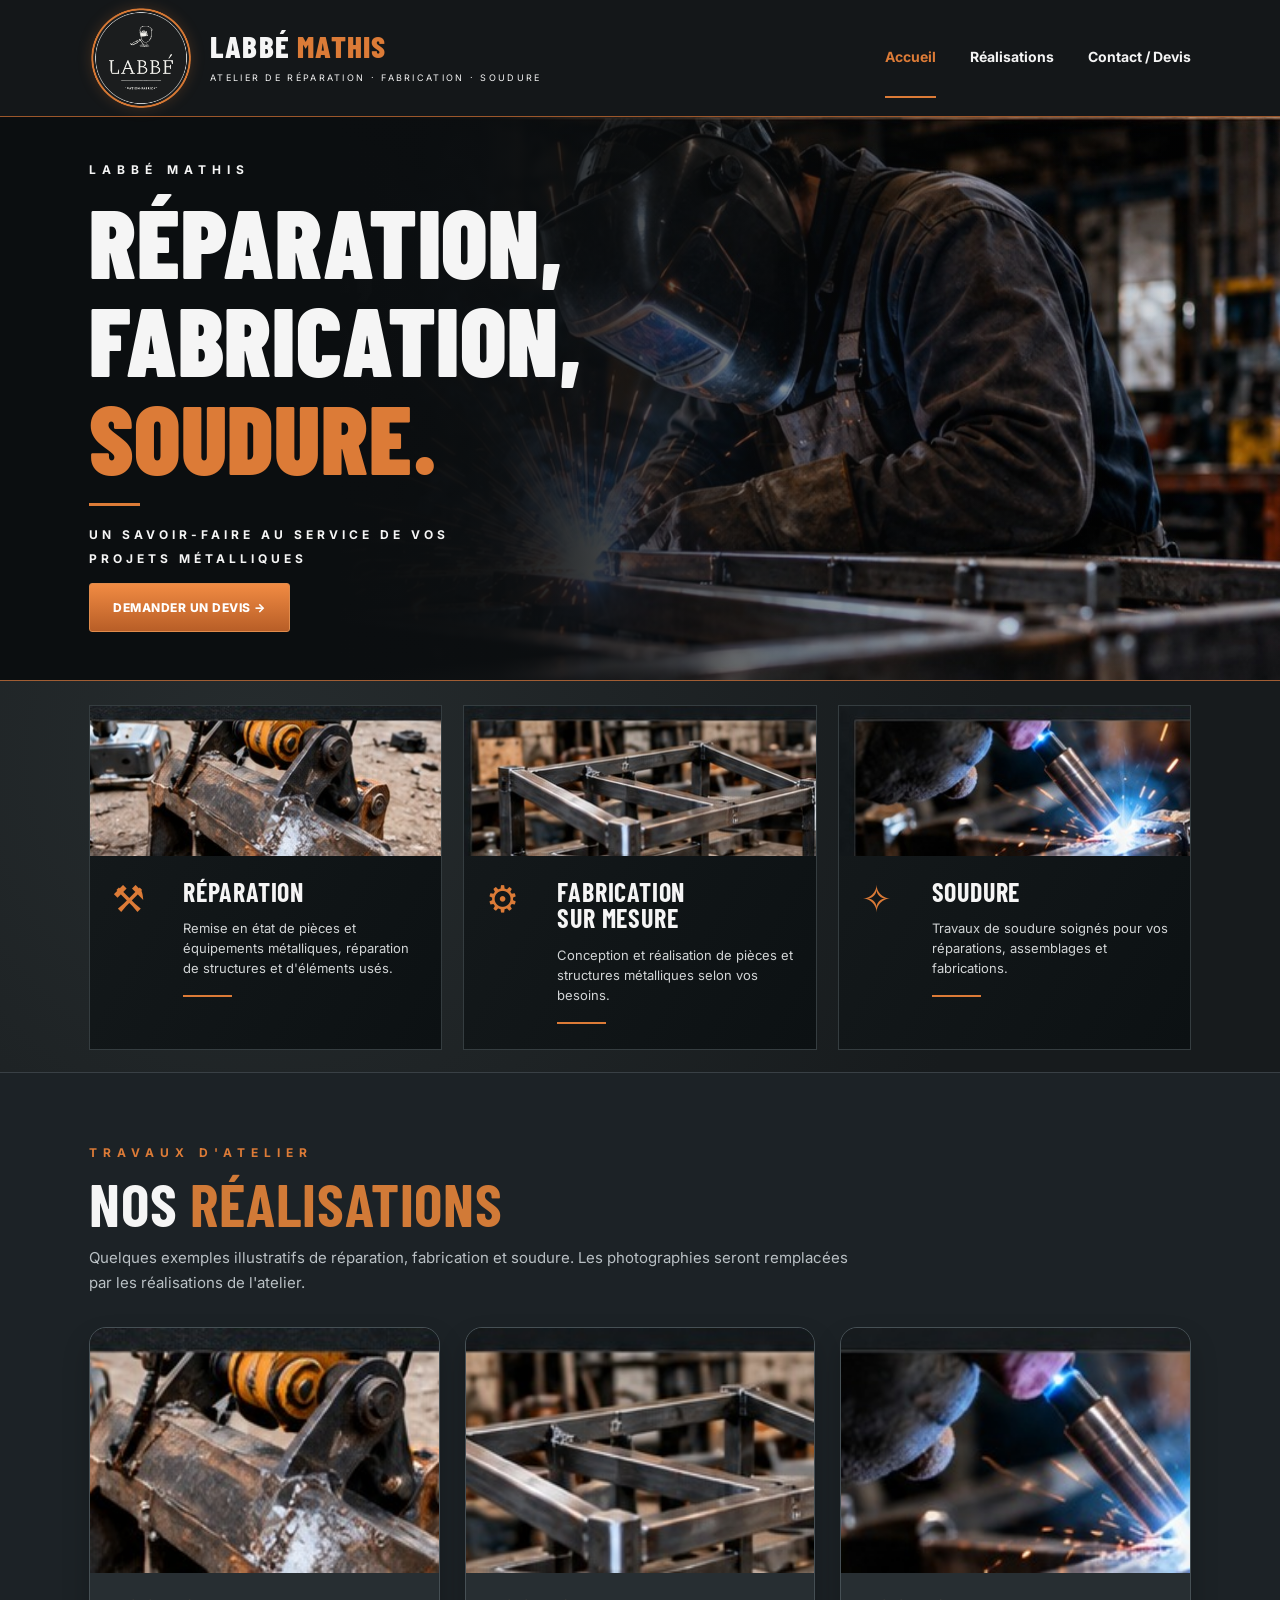
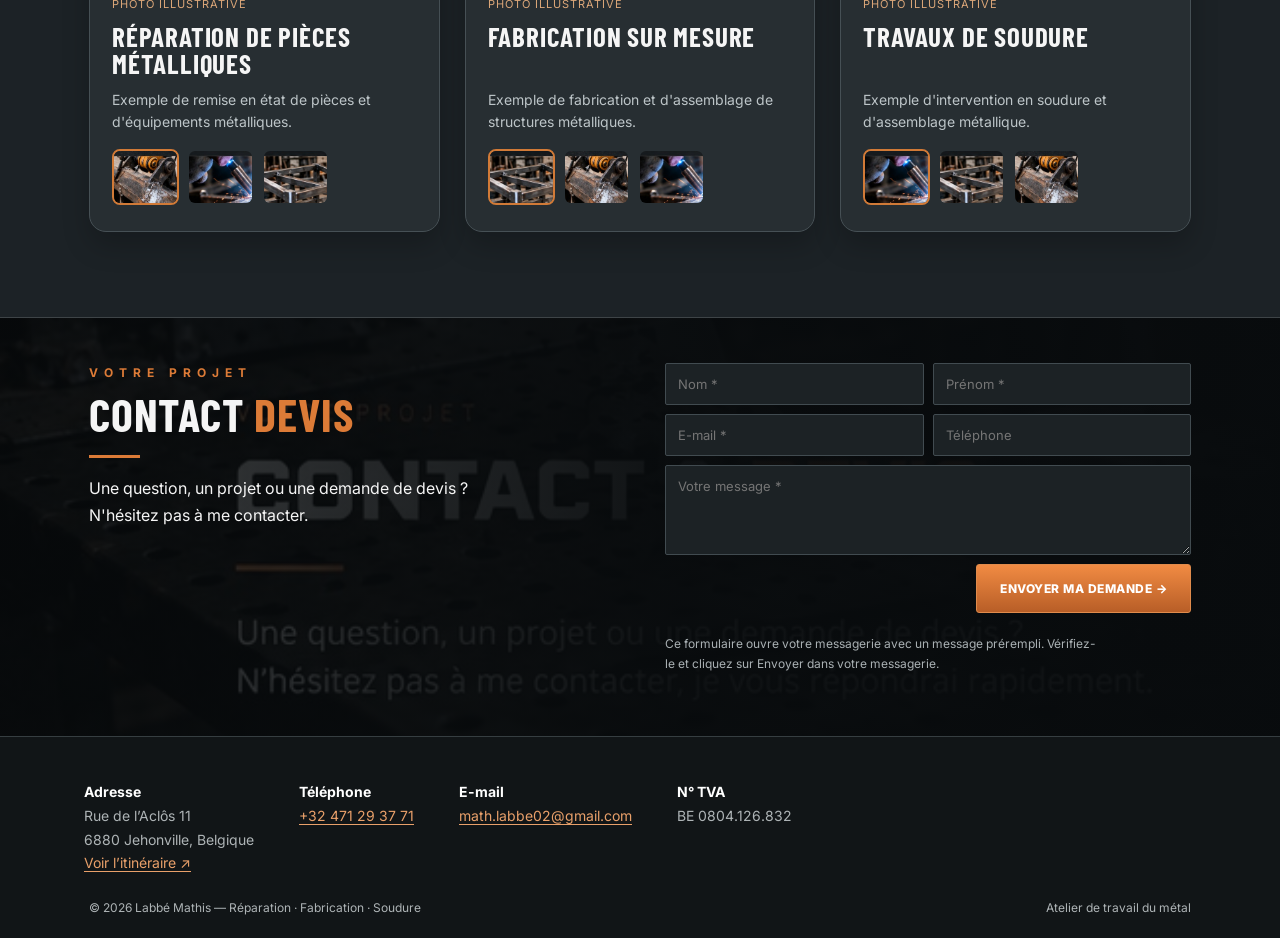
==== index.html @ d6e79ace "Add files via upload" ====
<!doctype html><html lang="fr"><head><meta charset="utf-8"><meta name="viewport" content="width=device-width,initial-scale=1"><meta name="description" content="Labbé Mathis : réparation, fabrication et soudure. Atelier de travail du métal."><title>Accueil | Labbé Mathis</title><link rel="stylesheet" href="style.css"></head><body><header class="top"><div class="wrap nav"><a class="brand" href="index.html"><img src="assets/logo-labbe-renforce.png" alt="Logo officiel Labbé"><span><strong>LABBÉ <em>MATHIS</em></strong><small>ATELIER DE RÉPARATION · FABRICATION · SOUDURE</small></span></a><nav class="links" aria-label="Navigation"><a href="index.html" class="active">Accueil</a><a href="index.html#realisations">Réalisations</a><a href="contact.html" >Contact / Devis</a></nav></div></header><main><section class="hero"><div class="wrap"><div class="hero-inner"><div class="eyebrow">Labbé Mathis</div><h1>Réparation,<br>fabrication,<br><span>soudure.</span></h1><div class="accent"></div><p>Un savoir-faire au service de vos projets métalliques</p><a class="btn" href="contact.html">Demander un devis →</a></div></div></section><section class="services"><div class="wrap"><div class="cards"><article class="card"><img src="assets/repair.jpg" alt="Réparation d'un équipement métallique"><div class="card-content"><div class="symbol" aria-hidden="true">⚒</div><div><h3>Réparation</h3><p>Remise en état de pièces et équipements métalliques, réparation de structures et d'éléments usés.</p><div class="accent"></div></div></div></article><article class="card"><img src="assets/fabrication.jpg" alt="Fabrication d'une structure métallique"><div class="card-content"><div class="symbol" aria-hidden="true">⚙</div><div><h3>Fabrication<br>sur mesure</h3><p>Conception et réalisation de pièces et structures métalliques selon vos besoins.</p><div class="accent"></div></div></div></article><article class="card"><img src="assets/welding.jpg" alt="Soudure en atelier"><div class="card-content"><div class="symbol" aria-hidden="true">✧</div><div><h3>Soudure</h3><p>Travaux de soudure soignés pour vos réparations, assemblages et fabrications.</p><div class="accent"></div></div></div></article></div></div></section><section class="realizations" id="realisations"><div class="wrap"><div class="eyebrow orange">Travaux d'atelier</div><h2>Nos <span>réalisations</span></h2><p class="realizations-lead">Quelques exemples illustratifs de réparation, fabrication et soudure. Les photographies seront remplacées par les réalisations de l'atelier.</p><div class="realization-grid" id="realizationGrid"></div></div></section><section class="contact-section" id="contact"><div class="wrap contact-layout"><div><div class="eyebrow orange">Votre projet</div><h2>Contact <span>Devis</span></h2><div class="accent"></div><p>Une question, un projet ou une demande de devis ? N'hésitez pas à me contacter.</p></div><div><form class="form" id="contactForm"><div class="form-row"><input name="nom" placeholder="Nom *" aria-label="Nom" autocomplete="family-name" required><input name="prenom" placeholder="Prénom *" aria-label="Prénom" autocomplete="given-name" required></div><div class="form-row"><input name="email" type="email" placeholder="E-mail *" aria-label="E-mail" required><input name="telephone" type="tel" placeholder="Téléphone" aria-label="Téléphone"></div><textarea name="message" placeholder="Votre message *" aria-label="Votre message" required></textarea><button class="btn" type="submit">Envoyer ma demande →</button><p class="notice">Ce formulaire ouvre votre messagerie avec un message prérempli. Vérifiez-le et cliquez sur Envoyer dans votre messagerie.</p></form></div></div></section></main><footer class="footer"><div class="atelier-details"><p><strong>Adresse</strong><br>Rue de l’Aclôs 11<br>6880 Jehonville, Belgique<br><a href="https://www.google.com/maps/search/?api=1&amp;query=Rue+de+l%27Acl%C3%B4s+11+6880+Jehonville" target="_blank" rel="noopener noreferrer">Voir l’itinéraire ↗</a></p><p><strong>Téléphone</strong><br><a href="tel:+32471293771">+32 471 29 37 71</a></p><p><strong>E-mail</strong><br><a href="mailto:math.labbe02@gmail.com">math.labbe02@gmail.com</a></p><p><strong>N° TVA</strong><br>BE 0804.126.832</p></div><div class="wrap footline"><span>© <span id="year"></span> Labbé Mathis — Réparation · Fabrication · Soudure</span><span>Atelier de travail du métal</span></div></footer><script>document.getElementById('year').textContent=new Date().getFullYear()</script><script>document.querySelectorAll('#contactForm').forEach(f=>f.addEventListener('submit',e=>{e.preventDefault();if(!f.reportValidity())return;const d=new FormData(f);const subject='Demande de devis — Labbé Mathis';const body=['Nom : '+d.get('nom'),'Prénom : '+d.get('prenom'),'E-mail : '+d.get('email'),'Téléphone : '+(d.get('telephone')||'Non renseigné'),'','Message :',d.get('message')].join('\n');window.location.href='mailto:math.labbe02@gmail.com?subject='+encodeURIComponent(subject)+'&body='+encodeURIComponent(body)}));</script><script src="realisations.js" defer></script></body></html>
---- style.css ----
@import url('https://fonts.googleapis.com/css2?family=Barlow+Condensed:wght@500;600;700;800;900&family=Inter:wght@400;500;600;700;800&display=swap');
:root{--bg:#161a1c;--panel:#111619;--line:#353d40;--orange:#dc7b37;--white:#f5f5f5;--muted:#c9cdd0}*{box-sizing:border-box}html{scroll-behavior:smooth}body{margin:0;background:var(--bg);color:var(--white);font:15px/1.65 Inter,Arial,sans-serif}a{color:inherit;text-decoration:none}.wrap{max-width:1150px;margin:auto;padding:0 24px}.top{background:#141719;border-bottom:1px solid #9c572b;position:sticky;top:0;z-index:20}.nav{min-height:83px;display:flex;justify-content:space-between;align-items:center;gap:18px}.brand{display:flex;align-items:center;gap:13px}.brand img{width:68px;height:68px;border-radius:50%;object-fit:cover;border:1px solid #535353}.brand strong{font:800 31px/1 'Barlow Condensed',sans-serif;letter-spacing:1.2px}.brand strong em{color:var(--orange);font-style:normal}.brand small{display:block;letter-spacing:2.3px;font-size:9px;margin-top:5px}.links{display:flex;gap:34px;font-weight:700;font-size:14px}.links a{padding:27px 0;border-bottom:2px solid transparent}.links a:hover,.links a.active{color:var(--orange);border-bottom-color:var(--orange)}.hero{min-height:465px;background:linear-gradient(90deg,#0b0e10 0%,#0b0e10 26%,rgba(11,14,16,.96) 39%,rgba(11,14,16,.12) 78%),url('assets/hero.jpg') right center/auto 100% no-repeat,#0b0e10;display:flex;align-items:center;border-bottom:1px solid #a15e34}.hero .wrap{width:100%}.hero-inner{padding:43px 0 48px}.eyebrow{letter-spacing:6px;text-transform:uppercase;font-size:12px;font-weight:700}.orange{color:var(--orange)}h1,h2,h3{font-family:'Barlow Condensed',Impact,sans-serif;line-height:1.02;text-transform:uppercase;letter-spacing:.8px}h1{font-size:clamp(62px,7.5vw,100px);margin:12px 0 15px;font-weight:900;max-width:630px}h1 span,h2 span{color:var(--orange)}.accent{width:51px;height:3px;background:var(--orange);margin:17px 0}.hero p{font-size:12px;font-weight:700;letter-spacing:4px;text-transform:uppercase;max-width:390px;line-height:2}.btn{background:linear-gradient(#f18b43,#b85e27);border:1px solid #e08b4c;border-radius:3px;display:inline-block;color:white;font:800 12px Inter,sans-serif;letter-spacing:.5px;padding:16px 23px;text-transform:uppercase;cursor:pointer}.btn:hover{filter:brightness(1.13)}.services{padding:24px 0 22px;background:radial-gradient(circle at 20% 20%,#262c2e,#171b1d 70%)}.cards{display:grid;grid-template-columns:repeat(3,minmax(0,1fr));gap:21px}.card{background:linear-gradient(120deg,#151a1c,#0c1113);border:1px solid var(--line)}.card>img{display:block;width:100%;height:150px;object-fit:cover}.card-content{display:grid;grid-template-columns:56px 1fr;gap:15px;padding:23px 22px 25px}.symbol{font-size:37px;color:var(--orange);line-height:1.1}.card h3{font-size:26px;margin:0 0 13px}.card p{font-size:13px;line-height:1.55;color:#d2d5d6;margin:0}.card .accent{margin:17px 0 0;width:49px;height:2px}.contact-section{background:linear-gradient(90deg,rgba(8,11,13,.78),rgba(8,11,13,.97) 53%),url('assets/contact-bg.jpg') left center/cover;border-top:1px solid #3e4447;padding:45px 0 50px}.contact-layout{display:grid;grid-template-columns:1fr 1fr;gap:50px}.contact-section h2{font-size:46px;margin:8px 0}.contact-section p{max-width:440px;font-size:16px}.form{display:grid;gap:9px}.form-row{display:grid;grid-template-columns:1fr 1fr;gap:9px}.form input,.form textarea{width:100%;background:#1c2225;border:1px solid #414b50;color:white;border-radius:2px;padding:12px;font:13px Inter,sans-serif}.form textarea{min-height:90px;resize:vertical}.form .btn{justify-self:end}.form input:focus,.form textarea:focus{outline:2px solid var(--orange)}.notice{font-size:12px!important;color:#aab1b4}.footer{background:#111517;border-top:1px solid #363e41;padding:20px 0;color:#aeb4b6;font-size:12px}.footline{display:flex;justify-content:space-between;gap:15px;flex-wrap:wrap}.page-banner{padding:60px 0 30px;background:linear-gradient(90deg,#0b0e10,rgba(11,14,16,.72)),url('assets/hero.jpg') right center/cover}.page-banner h1{font-size:65px;margin:12px 0}.contact-page{padding:55px 0 80px}.contact-page .contact-layout{gap:80px}.contact-page h2{font-size:43px}.details{padding:15px 0;color:#d4d8da}@media(max-width:760px){.nav{padding-top:9px;padding-bottom:8px;flex-wrap:wrap}.brand img{width:56px;height:56px}.brand strong{font-size:26px}.brand small{font-size:8px;letter-spacing:1px}.links{width:100%;justify-content:center;gap:35px}.links a{padding:7px 0}.hero{background:linear-gradient(90deg,rgba(8,10,12,.93),rgba(8,10,12,.57)),url('assets/hero.jpg') center/cover;min-height:460px}.hero-inner{padding:55px 0}h1{font-size:clamp(56px,13vw,85px)}.cards,.contact-layout{grid-template-columns:1fr}.card>img{height:190px}.contact-layout{gap:22px}.contact-section{padding:42px 0}.form-row{grid-template-columns:1fr}.contact-page{padding:40px 0}.contact-page .contact-layout{gap:25px}}
/* Réalisations */
.realizations{padding:70px 0 85px;background:#1c2226;border-top:1px solid #394045}.realizations h2{margin:10px 0 12px;font-size:clamp(38px,5vw,60px)}.realizations h2 span{color:#d17a37}.realizations-lead{color:#b9c0c4;max-width:760px;margin:0 0 32px}.realization-grid{display:grid;grid-template-columns:repeat(3,minmax(0,1fr));gap:25px}.realization-card{background:#272e32;border:1px solid #465055;border-radius:17px;overflow:hidden;box-shadow:0 14px 28px #0003}.realization-main{display:block;width:100%;height:245px;object-fit:cover;background:#151a1d}.realization-content{padding:22px}.realization-content h3{font-size:27px;margin:0 0 8px}.realization-content p{color:#bdc5c8;font-size:14px;line-height:1.6;min-height:65px;margin:0 0 16px}.realization-thumbs{display:flex;gap:8px;flex-wrap:wrap}.realization-thumb{border:2px solid transparent;border-radius:8px;overflow:hidden;padding:0;background:none;cursor:pointer;width:67px;height:56px;transition:border-color .15s}.realization-thumb[aria-pressed="true"],.realization-thumb:focus-visible{border-color:#d17a37}.realization-thumb img{width:100%;height:100%;object-fit:cover;display:block}.demo-tag{display:inline-block;font-size:11px;letter-spacing:1px;color:#dca779;text-transform:uppercase;margin-bottom:9px}@media(max-width:900px){.realization-grid{grid-template-columns:repeat(2,minmax(0,1fr))}}@media(max-width:600px){.realization-grid{grid-template-columns:1fr}.realizations{padding:48px 0}.realization-main{height:220px}}

.atelier-details{max-width:1160px;margin:0 auto;padding:18px 24px;display:flex;flex-wrap:wrap;gap:18px 45px}.atelier-details p{margin:5px 0;font-size:14px;line-height:1.7}.atelier-details a{color:#e9a06a;text-decoration:underline;text-underline-offset:3px}.atelier-details strong{color:#fff}

/* Navigation et alignement des cartes Réalisations */
html{scroll-padding-top:105px}
.realization-grid{align-items:stretch}
.realization-card{display:flex;flex-direction:column;height:100%}
.realization-content{display:flex;flex-direction:column;flex:1}
.realization-content h3{min-height:2.15em}
.realization-content p{min-height:0;flex:1}
.realization-thumbs{margin-top:auto;min-height:60px;align-content:flex-start}
@media(max-width:600px){.realization-content h3{min-height:0}}

/* Logo amélioré : plus grand, contraste renforcé et contour cuivré */
.brand img{width:104px;height:104px;object-fit:contain;border:0;border-radius:50%;filter:drop-shadow(0 0 7px rgba(220,123,55,.22));flex-shrink:0}.nav{min-height:116px}.brand{gap:17px}@media(max-width:760px){.brand img{width:78px;height:78px}.nav{min-height:unset}}
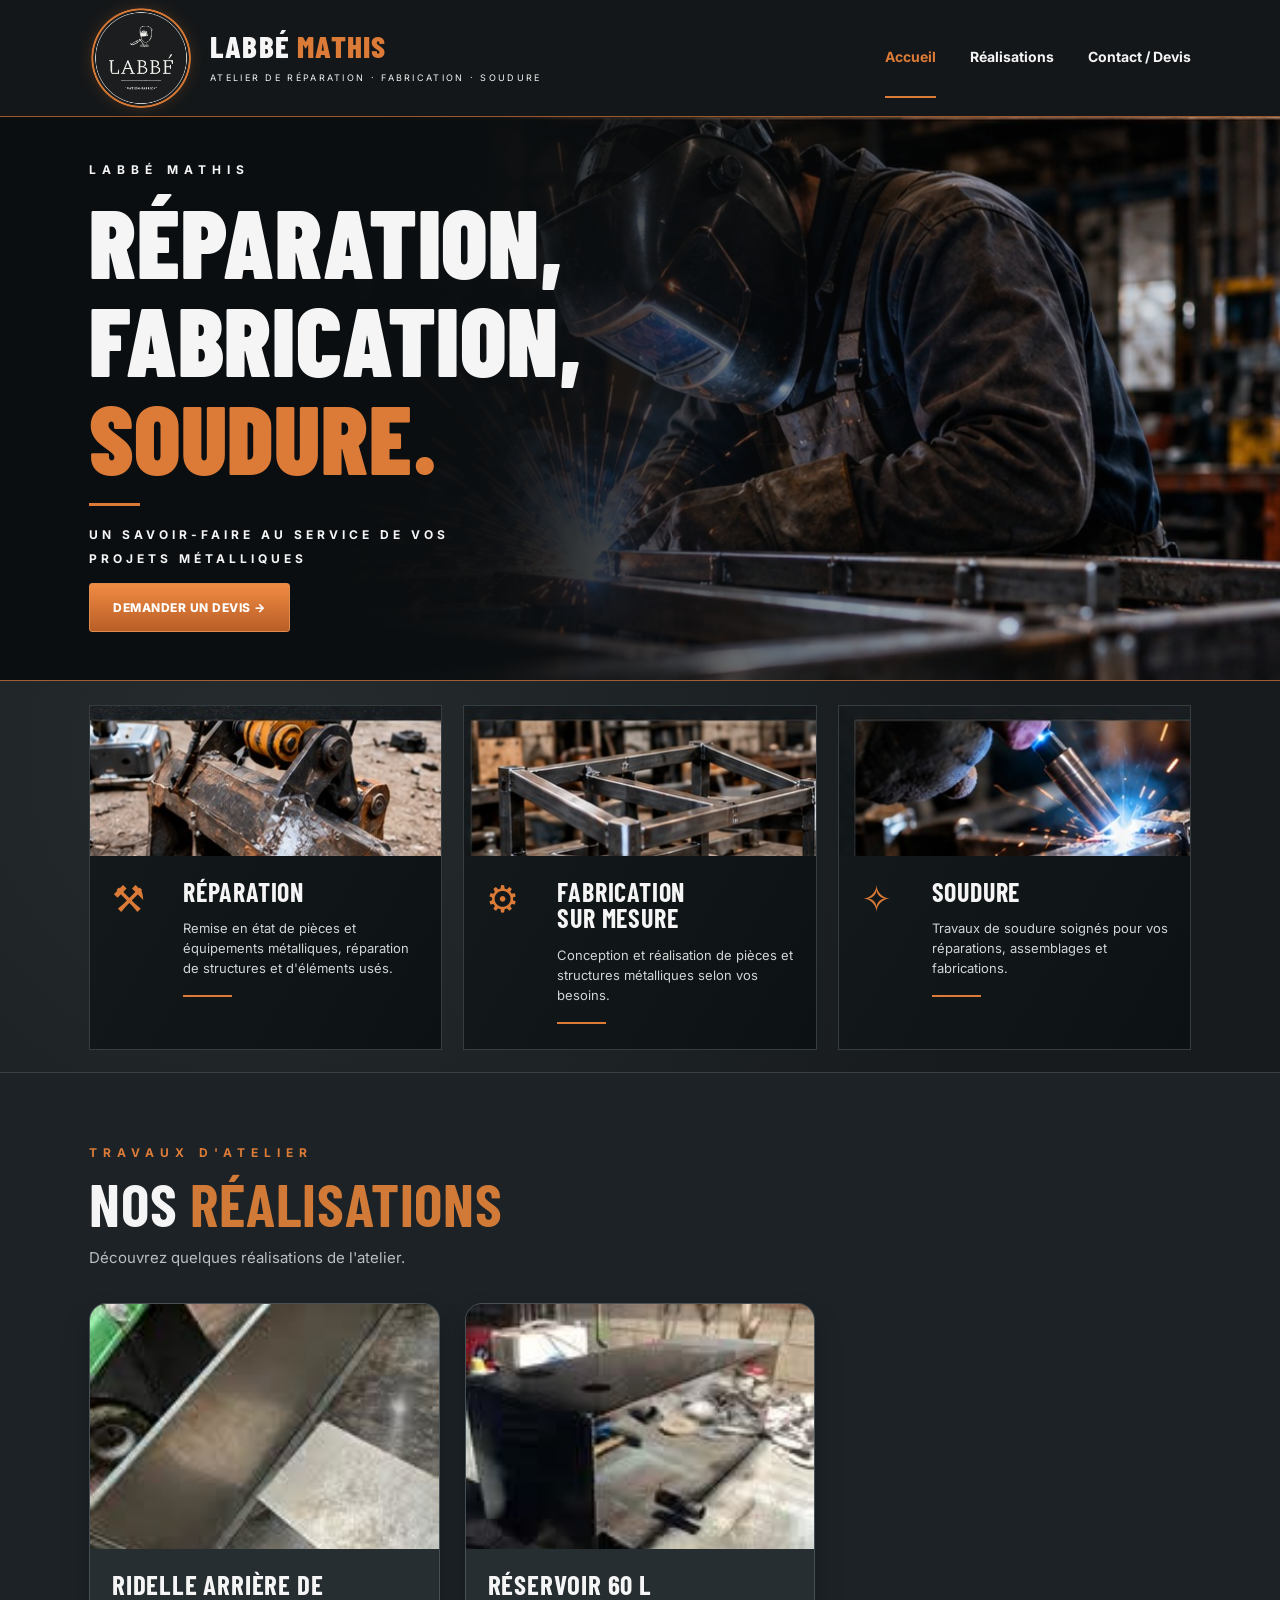
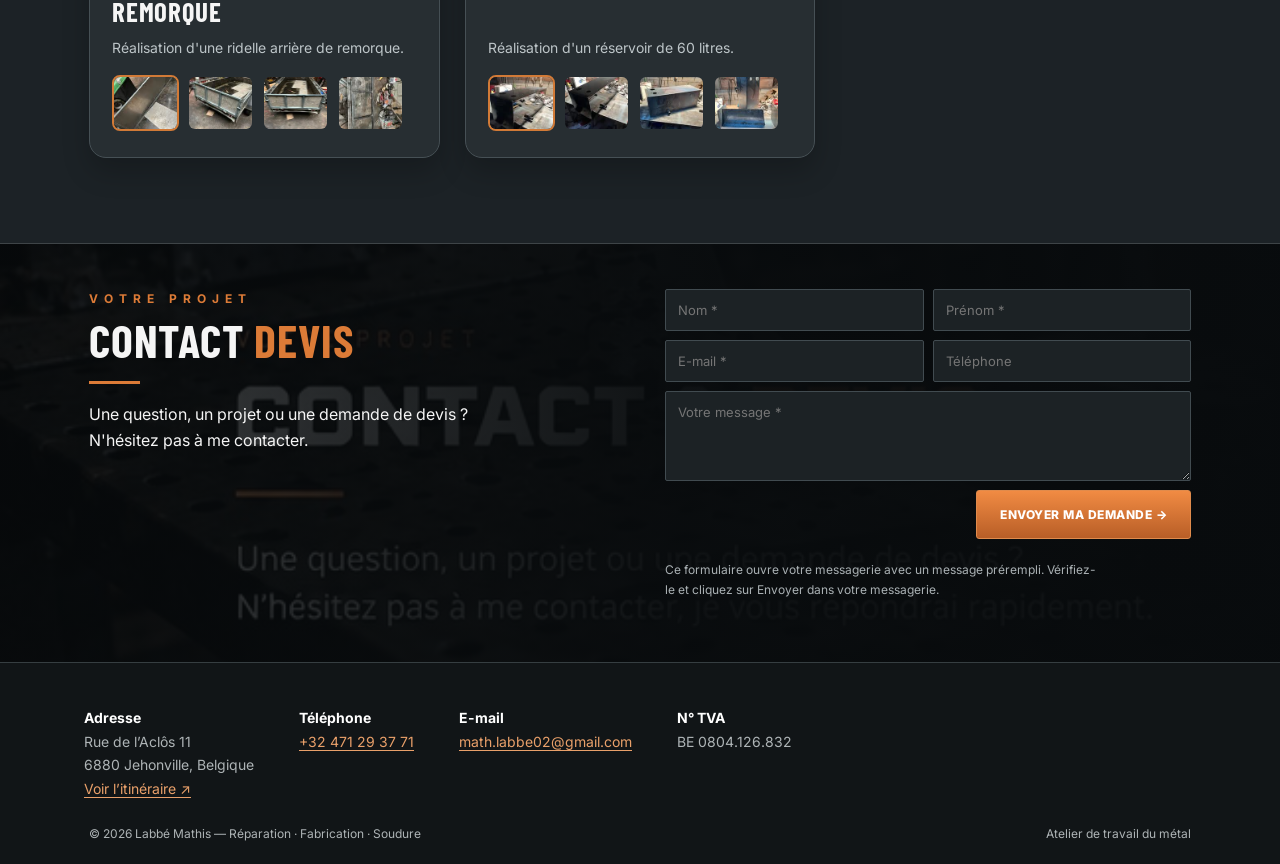
==== commit 6b579303: "Add files via upload" ====
--- a/index.html
+++ b/index.html
@@ -1 +1 @@
-<!doctype html><html lang="fr"><head><meta charset="utf-8"><meta name="viewport" content="width=device-width,initial-scale=1"><meta name="description" content="Labbé Mathis : réparation, fabrication et soudure. Atelier de travail du métal."><title>Accueil | Labbé Mathis</title><link rel="stylesheet" href="style.css"></head><body><header class="top"><div class="wrap nav"><a class="brand" href="index.html"><img src="assets/logo-labbe-renforce.png" alt="Logo officiel Labbé"><span><strong>LABBÉ <em>MATHIS</em></strong><small>ATELIER DE RÉPARATION · FABRICATION · SOUDURE</small></span></a><nav class="links" aria-label="Navigation"><a href="index.html" class="active">Accueil</a><a href="index.html#realisations">Réalisations</a><a href="contact.html" >Contact / Devis</a></nav></div></header><main><section class="hero"><div class="wrap"><div class="hero-inner"><div class="eyebrow">Labbé Mathis</div><h1>Réparation,<br>fabrication,<br><span>soudure.</span></h1><div class="accent"></div><p>Un savoir-faire au service de vos projets métalliques</p><a class="btn" href="contact.html">Demander un devis →</a></div></div></section><section class="services"><div class="wrap"><div class="cards"><article class="card"><img src="assets/repair.jpg" alt="Réparation d'un équipement métallique"><div class="card-content"><div class="symbol" aria-hidden="true">⚒</div><div><h3>Réparation</h3><p>Remise en état de pièces et équipements métalliques, réparation de structures et d'éléments usés.</p><div class="accent"></div></div></div></article><article class="card"><img src="assets/fabrication.jpg" alt="Fabrication d'une structure métallique"><div class="card-content"><div class="symbol" aria-hidden="true">⚙</div><div><h3>Fabrication<br>sur mesure</h3><p>Conception et réalisation de pièces et structures métalliques selon vos besoins.</p><div class="accent"></div></div></div></article><article class="card"><img src="assets/welding.jpg" alt="Soudure en atelier"><div class="card-content"><div class="symbol" aria-hidden="true">✧</div><div><h3>Soudure</h3><p>Travaux de soudure soignés pour vos réparations, assemblages et fabrications.</p><div class="accent"></div></div></div></article></div></div></section><section class="realizations" id="realisations"><div class="wrap"><div class="eyebrow orange">Travaux d'atelier</div><h2>Nos <span>réalisations</span></h2><p class="realizations-lead">Quelques exemples illustratifs de réparation, fabrication et soudure. Les photographies seront remplacées par les réalisations de l'atelier.</p><div class="realization-grid" id="realizationGrid"></div></div></section><section class="contact-section" id="contact"><div class="wrap contact-layout"><div><div class="eyebrow orange">Votre projet</div><h2>Contact <span>Devis</span></h2><div class="accent"></div><p>Une question, un projet ou une demande de devis ? N'hésitez pas à me contacter.</p></div><div><form class="form" id="contactForm"><div class="form-row"><input name="nom" placeholder="Nom *" aria-label="Nom" autocomplete="family-name" required><input name="prenom" placeholder="Prénom *" aria-label="Prénom" autocomplete="given-name" required></div><div class="form-row"><input name="email" type="email" placeholder="E-mail *" aria-label="E-mail" required><input name="telephone" type="tel" placeholder="Téléphone" aria-label="Téléphone"></div><textarea name="message" placeholder="Votre message *" aria-label="Votre message" required></textarea><button class="btn" type="submit">Envoyer ma demande →</button><p class="notice">Ce formulaire ouvre votre messagerie avec un message prérempli. Vérifiez-le et cliquez sur Envoyer dans votre messagerie.</p></form></div></div></section></main><footer class="footer"><div class="atelier-details"><p><strong>Adresse</strong><br>Rue de l’Aclôs 11<br>6880 Jehonville, Belgique<br><a href="https://www.google.com/maps/search/?api=1&amp;query=Rue+de+l%27Acl%C3%B4s+11+6880+Jehonville" target="_blank" rel="noopener noreferrer">Voir l’itinéraire ↗</a></p><p><strong>Téléphone</strong><br><a href="tel:+32471293771">+32 471 29 37 71</a></p><p><strong>E-mail</strong><br><a href="mailto:math.labbe02@gmail.com">math.labbe02@gmail.com</a></p><p><strong>N° TVA</strong><br>BE 0804.126.832</p></div><div class="wrap footline"><span>© <span id="year"></span> Labbé Mathis — Réparation · Fabrication · Soudure</span><span>Atelier de travail du métal</span></div></footer><script>document.getElementById('year').textContent=new Date().getFullYear()</script><script>document.querySelectorAll('#contactForm').forEach(f=>f.addEventListener('submit',e=>{e.preventDefault();if(!f.reportValidity())return;const d=new FormData(f);const subject='Demande de devis — Labbé Mathis';const body=['Nom : '+d.get('nom'),'Prénom : '+d.get('prenom'),'E-mail : '+d.get('email'),'Téléphone : '+(d.get('telephone')||'Non renseigné'),'','Message :',d.get('message')].join('\n');window.location.href='mailto:math.labbe02@gmail.com?subject='+encodeURIComponent(subject)+'&body='+encodeURIComponent(body)}));</script><script src="realisations.js" defer></script></body></html>+<!doctype html><html lang="fr"><head><meta charset="utf-8"><meta name="viewport" content="width=device-width,initial-scale=1"><meta name="description" content="Labbé Mathis : réparation, fabrication et soudure. Atelier de travail du métal."><title>Accueil | Labbé Mathis</title><link rel="stylesheet" href="style.css"></head><body><header class="top"><div class="wrap nav"><a class="brand" href="index.html"><img src="assets/logo-labbe-renforce.png" alt="Logo officiel Labbé"><span><strong>LABBÉ <em>MATHIS</em></strong><small>ATELIER DE RÉPARATION · FABRICATION · SOUDURE</small></span></a><nav class="links" aria-label="Navigation"><a href="index.html" class="active">Accueil</a><a href="index.html#realisations">Réalisations</a><a href="contact.html" >Contact / Devis</a></nav></div></header><main><section class="hero"><div class="wrap"><div class="hero-inner"><div class="eyebrow">Labbé Mathis</div><h1>Réparation,<br>fabrication,<br><span>soudure.</span></h1><div class="accent"></div><p>Un savoir-faire au service de vos projets métalliques</p><a class="btn" href="contact.html">Demander un devis →</a></div></div></section><section class="services"><div class="wrap"><div class="cards"><article class="card"><img src="assets/repair.jpg" alt="Réparation d'un équipement métallique"><div class="card-content"><div class="symbol" aria-hidden="true">⚒</div><div><h3>Réparation</h3><p>Remise en état de pièces et équipements métalliques, réparation de structures et d'éléments usés.</p><div class="accent"></div></div></div></article><article class="card"><img src="assets/fabrication.jpg" alt="Fabrication d'une structure métallique"><div class="card-content"><div class="symbol" aria-hidden="true">⚙</div><div><h3>Fabrication<br>sur mesure</h3><p>Conception et réalisation de pièces et structures métalliques selon vos besoins.</p><div class="accent"></div></div></div></article><article class="card"><img src="assets/welding.jpg" alt="Soudure en atelier"><div class="card-content"><div class="symbol" aria-hidden="true">✧</div><div><h3>Soudure</h3><p>Travaux de soudure soignés pour vos réparations, assemblages et fabrications.</p><div class="accent"></div></div></div></article></div></div></section><section class="realizations" id="realisations"><div class="wrap"><div class="eyebrow orange">Travaux d'atelier</div><h2>Nos <span>réalisations</span></h2><p class="realizations-lead">Découvrez quelques réalisations de l'atelier.</p><div class="realization-grid" id="realizationGrid"></div></div></section><section class="contact-section" id="contact"><div class="wrap contact-layout"><div><div class="eyebrow orange">Votre projet</div><h2>Contact <span>Devis</span></h2><div class="accent"></div><p>Une question, un projet ou une demande de devis ? N'hésitez pas à me contacter.</p></div><div><form class="form" id="contactForm"><div class="form-row"><input name="nom" placeholder="Nom *" aria-label="Nom" autocomplete="family-name" required><input name="prenom" placeholder="Prénom *" aria-label="Prénom" autocomplete="given-name" required></div><div class="form-row"><input name="email" type="email" placeholder="E-mail *" aria-label="E-mail" required><input name="telephone" type="tel" placeholder="Téléphone" aria-label="Téléphone"></div><textarea name="message" placeholder="Votre message *" aria-label="Votre message" required></textarea><button class="btn" type="submit">Envoyer ma demande →</button><p class="notice">Ce formulaire ouvre votre messagerie avec un message prérempli. Vérifiez-le et cliquez sur Envoyer dans votre messagerie.</p></form></div></div></section></main><footer class="footer"><div class="atelier-details"><p><strong>Adresse</strong><br>Rue de l’Aclôs 11<br>6880 Jehonville, Belgique<br><a href="https://www.google.com/maps/search/?api=1&amp;query=Rue+de+l%27Acl%C3%B4s+11+6880+Jehonville" target="_blank" rel="noopener noreferrer">Voir l’itinéraire ↗</a></p><p><strong>Téléphone</strong><br><a href="tel:+32471293771">+32 471 29 37 71</a></p><p><strong>E-mail</strong><br><a href="mailto:math.labbe02@gmail.com">math.labbe02@gmail.com</a></p><p><strong>N° TVA</strong><br>BE 0804.126.832</p></div><div class="wrap footline"><span>© <span id="year"></span> Labbé Mathis — Réparation · Fabrication · Soudure</span><span>Atelier de travail du métal</span></div></footer><script>document.getElementById('year').textContent=new Date().getFullYear()</script><script>document.querySelectorAll('#contactForm').forEach(f=>f.addEventListener('submit',e=>{e.preventDefault();if(!f.reportValidity())return;const d=new FormData(f);const subject='Demande de devis — Labbé Mathis';const body=['Nom : '+d.get('nom'),'Prénom : '+d.get('prenom'),'E-mail : '+d.get('email'),'Téléphone : '+(d.get('telephone')||'Non renseigné'),'','Message :',d.get('message')].join('\n');window.location.href='mailto:math.labbe02@gmail.com?subject='+encodeURIComponent(subject)+'&body='+encodeURIComponent(body)}));</script><script src="realisations.js" defer></script></body></html>
